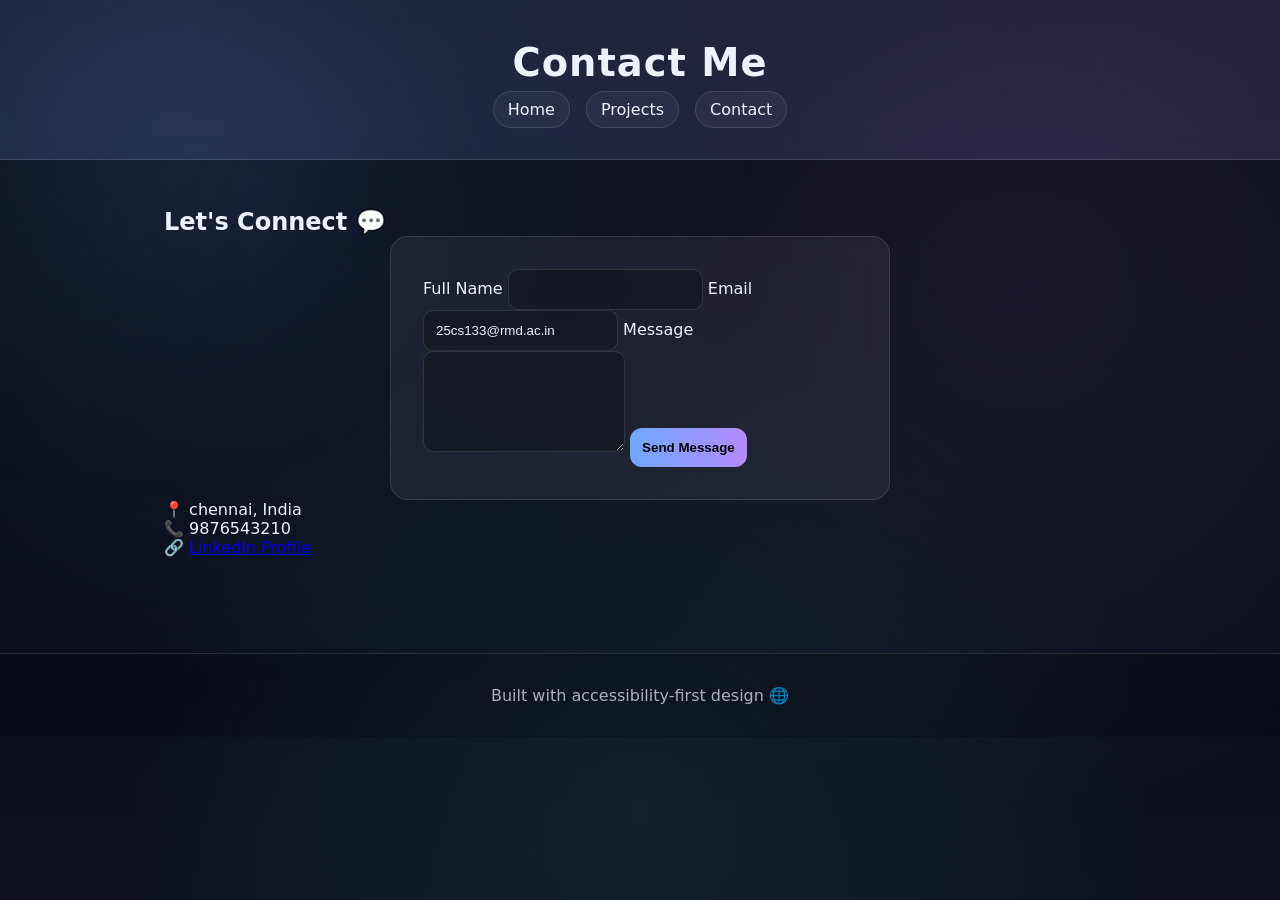
==== contact.html @ 2fc47677 "Add files via upload" ====
<!DOCTYPE html>
<html lang="en">
<head>
  <meta charset="UTF-8" />
  <meta name="viewport" content="width=device-width, initial-scale=1.0" />

  <title>Contact | Lavanya T.R</title>
  <meta name="description" content="Contact Lavanya T.R - Creative Web Developer." />

  <link rel="stylesheet" href="style.css" />
</head>

<body>

<a class="skip-link" href="#main">Skip to content</a>

<header class="site-header">
  <h1>Contact Me</h1>

  <nav aria-label="Main Navigation">
    <ul class="nav-links">
      <li><a href="index.html">Home</a></li>
      <li><a href="projects.html">Projects</a></li>
      <li><a href="contact.html" aria-current="page">Contact</a></li>
    </ul>
  </nav>
</header>

<main id="main">

  <section class="section">
    <h2>Let's Connect 💬</h2>

    <form class="contact-form" aria-label="Contact Form">

      <label for="name">Full Name</label>
      <input id="name" type="text" required />

      <label for="email">Email</label>
      <input id="email" type="email" value="25cs133@rmd.ac.in" required />

      <label for="message">Message</label>
      <textarea id="message" rows="5" required></textarea>

      <button type="submit">Send Message</button>
    </form>

    <aside class="contact-info" aria-label="Contact Information">
      <p>📍 chennai, India</p>
      <p>📞 9876543210</p>
      <p>
        🔗 <a href="https://www.linkedin.com/in/lavanya-tr-564750386/" target="_blank">
          LinkedIn Profile
        </a>
      </p>
    </aside>

  </section>

</main>

<footer class="site-footer">
  <p>Built with accessibility-first design 🌐</p>
</footer>

</body>
</html>
---- style.css ----
/* ==========================================
   REALISTIC PROFESSIONAL PORTFOLIO UI
   Lavanya T.R - Industry Level Design
   ========================================== */

:root {
  --bg1: #070a12;
  --bg2: #0c1022;

  --card: rgba(255, 255, 255, 0.06);
  --border: rgba(255, 255, 255, 0.12);

  --text: #eef2ff;
  --muted: rgba(238, 242, 255, 0.7);

  --primary: #6ea8ff;
  --secondary: #b58cff;
  --accent: #5ef0c1;
}

/* RESET */
* {
  margin: 0;
  padding: 0;
  box-sizing: border-box;
}

/* 🌌 REALISTIC BACKGROUND (SOFT DEPTH + LIGHT) */
body {
  font-family: "Segoe UI", system-ui, sans-serif;
  color: var(--text);
  min-height: 100vh;
  overflow-x: hidden;

  background:
    radial-gradient(circle at 20% 20%, rgba(110,168,255,0.10), transparent 40%),
    radial-gradient(circle at 80% 30%, rgba(181,140,255,0.10), transparent 45%),
    radial-gradient(circle at 50% 90%, rgba(94,240,193,0.08), transparent 50%),
    linear-gradient(180deg, var(--bg1), var(--bg2));
}

/* subtle grain texture */
body::before {
  content: "";
  position: fixed;
  inset: 0;
  background-image: url("https://www.transparenttextures.com/patterns/noise.png");
  opacity: 0.04;
  pointer-events: none;
}

/* soft floating light */
body::after {
  content: "";
  position: fixed;
  width: 500px;
  height: 500px;
  background: radial-gradient(circle, rgba(110,168,255,0.18), transparent 60%);
  filter: blur(120px);
  top: -120px;
  left: -120px;
  z-index: -1;
}

/* ACCESSIBILITY SKIP LINK */
.skip-link {
  position: absolute;
  top: -40px;
  left: 10px;
  background: var(--accent);
  color: #000;
  padding: 10px 14px;
  border-radius: 8px;
  font-weight: bold;
}

.skip-link:focus {
  top: 10px;
}

/* HEADER (CLEAN GRADIENT BAR) */
.site-header {
  text-align: center;
  padding: 2.5rem 1rem;

  background: linear-gradient(90deg, rgba(110,168,255,0.15), rgba(181,140,255,0.15));
  backdrop-filter: blur(12px);
  border-bottom: 1px solid var(--border);
}

.site-header h1 {
  font-size: 2.4rem;
  letter-spacing: 1px;
}

/* NAVIGATION (CLEAN PILLS) */
.nav-links {
  list-style: none;
  display: flex;
  justify-content: center;
  gap: 16px;
  margin-top: 15px;
  flex-wrap: wrap;
}

.nav-links a {
  text-decoration: none;
  color: var(--text);
  padding: 8px 14px;
  border-radius: 999px;

  background: rgba(255,255,255,0.04);
  border: 1px solid var(--border);

  transition: 0.25s ease;
}

.nav-links a:hover,
.nav-links a:focus {
  transform: translateY(-2px);
  border-color: var(--primary);
  background: rgba(110,168,255,0.08);
}

/* SECTIONS */
.section {
  max-width: 1000px;
  margin: auto;
  padding: 3rem 1.5rem;
}

/* HERO */
.hero {
  text-align: center;
  padding: 4rem 1rem;
}

.hero h2 {
  font-size: 2.2rem;
  font-weight: 700;
  color: var(--text);
}

.hero p {
  margin-top: 1rem;
  color: var(--muted);
  max-width: 600px;
  margin-left: auto;
  margin-right: auto;
}

/* HERO CARD */
.hero-card {
  margin-top: 2rem;
  display: inline-block;
  padding: 1rem 1.4rem;

  background: var(--card);
  border: 1px solid var(--border);
  border-radius: 14px;

  backdrop-filter: blur(14px);
}

/* PROJECT GRID */
.grid {
  display: grid;
  grid-template-columns: repeat(auto-fit, minmax(260px, 1fr));
  gap: 20px;
}

/* PROJECT CARD (REALISTIC SOFT CARD) */
.card {
  padding: 1.4rem;
  border-radius: 16px;

  background: var(--card);
  border: 1px solid var(--border);

  backdrop-filter: blur(12px);
  transition: 0.3s ease;

  position: relative;
}

/* subtle hover lift */
.card:hover {
  transform: translateY(-6px);
  box-shadow: 0 10px 30px rgba(0,0,0,0.35);
  border-color: rgba(110,168,255,0.4);
}

.card h3 {
  color: var(--primary);
  margin-bottom: 8px;
}

/* META TEXT */
.meta {
  font-size: 0.9rem;
  color: var(--muted);
  margin-top: 10px;
}

/* FORM */
.contact-form {
  max-width: 500px;
  margin: auto;
  padding: 2rem;

  background: var(--card);
  border: 1px solid var(--border);
  border-radius: 18px;

  backdrop-filter: blur(14px);
}

/* INPUTS */
input, textarea {
  padding: 12px;
  border-radius: 10px;
  border: 1px solid var(--border);

  background: rgba(0,0,0,0.25);
  color: var(--text);

  transition: 0.2s;
}

input:focus,
textarea:focus {
  outline: none;
  border-color: var(--primary);
  box-shadow: 0 0 10px rgba(110,168,255,0.3);
}

/* BUTTON */
button {
  padding: 12px;
  border: none;
  border-radius: 12px;

  background: linear-gradient(90deg, var(--primary), var(--secondary));
  color: #000;
  font-weight: bold;

  cursor: pointer;
  transition: 0.25s ease;
}

button:hover {
  transform: scale(1.03);
  box-shadow: 0 10px 25px rgba(110,168,255,0.25);
}

/* FOOTER */
.site-footer {
  text-align: center;
  padding: 2rem;
  margin-top: 3rem;

  color: var(--muted);
  border-top: 1px solid var(--border);
  background: rgba(0,0,0,0.2);
}

/* RESPONSIVE */
@media (max-width: 768px) {
  .hero h2 {
    font-size: 1.7rem;
  }
}
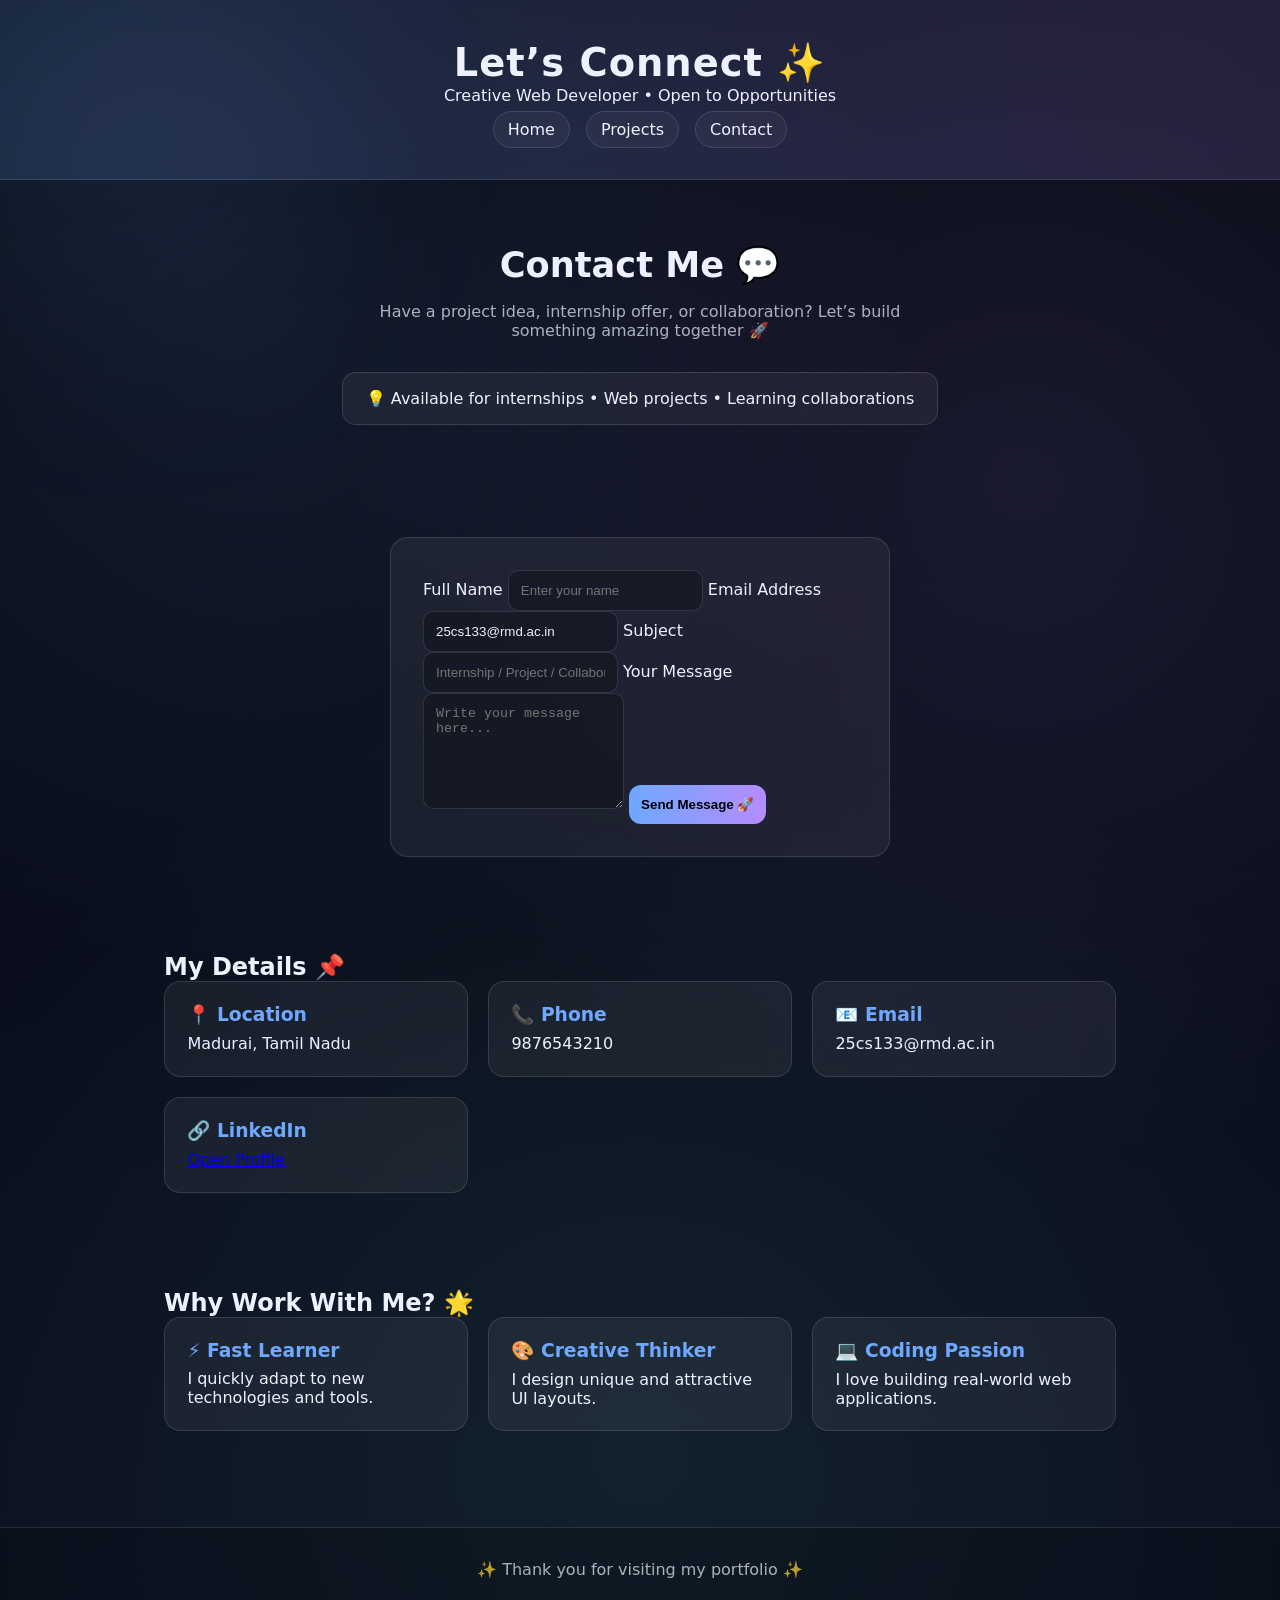
==== commit f0853b31: "Update contact.html" ====
--- a/contact.html
+++ b/contact.html
@@ -1,67 +1,127 @@
 <!DOCTYPE html>
 <html lang="en">
 <head>
-  <meta charset="UTF-8" />
-  <meta name="viewport" content="width=device-width, initial-scale=1.0" />
-
+  <meta charset="UTF-8">
+  <meta name="viewport" content="width=device-width, initial-scale=1.0">
   <title>Contact | Lavanya T.R</title>
-  <meta name="description" content="Contact Lavanya T.R - Creative Web Developer." />
-
-  <link rel="stylesheet" href="style.css" />
+  <link rel="stylesheet" href="style.css">
 </head>
 
 <body>
 
-<a class="skip-link" href="#main">Skip to content</a>
+<header class="site-header">
+  <h1>Let’s Connect ✨</h1>
+  <p>Creative Web Developer • Open to Opportunities</p>
 
-<header class="site-header">
-  <h1>Contact Me</h1>
-
-  <nav aria-label="Main Navigation">
+  <nav>
     <ul class="nav-links">
       <li><a href="index.html">Home</a></li>
       <li><a href="projects.html">Projects</a></li>
-      <li><a href="contact.html" aria-current="page">Contact</a></li>
+      <li><a href="contact.html">Contact</a></li>
     </ul>
   </nav>
 </header>
 
-<main id="main">
+<main>
 
-  <section class="section">
-    <h2>Let's Connect 💬</h2>
+<!-- 🌈 HERO CONTACT INTRO -->
+<section class="hero">
+  <h2>Contact Me 💬</h2>
+  <p>
+    Have a project idea, internship offer, or collaboration?
+    Let’s build something amazing together 🚀
+  </p>
 
-    <form class="contact-form" aria-label="Contact Form">
+  <div class="hero-card">
+    💡 Available for internships • Web projects • Learning collaborations
+  </div>
+</section>
 
-      <label for="name">Full Name</label>
-      <input id="name" type="text" required />
+<!-- 📩 FORM SECTION -->
+<section class="section">
 
-      <label for="email">Email</label>
-      <input id="email" type="email" value="25cs133@rmd.ac.in" required />
+  <form class="contact-form">
 
-      <label for="message">Message</label>
-      <textarea id="message" rows="5" required></textarea>
+    <label>Full Name</label>
+    <input type="text" placeholder="Enter your name" required>
 
-      <button type="submit">Send Message</button>
-    </form>
+    <label>Email Address</label>
+    <input type="email" value="25cs133@rmd.ac.in" required>
 
-    <aside class="contact-info" aria-label="Contact Information">
-      <p>📍 chennai, India</p>
-      <p>📞 9876543210</p>
+    <label>Subject</label>
+    <input type="text" placeholder="Internship / Project / Collaboration">
+
+    <label>Your Message</label>
+    <textarea rows="6" placeholder="Write your message here..."></textarea>
+
+    <button type="submit">Send Message 🚀</button>
+
+  </form>
+
+</section>
+
+<!-- 🌟 CONTACT CARDS -->
+<section class="section">
+  <h2>My Details 📌</h2>
+
+  <div class="grid">
+
+    <div class="card">
+      <h3>📍 Location</h3>
+      <p>Madurai, Tamil Nadu</p>
+    </div>
+
+    <div class="card">
+      <h3>📞 Phone</h3>
+      <p>9876543210</p>
+    </div>
+
+    <div class="card">
+      <h3>📧 Email</h3>
+      <p>25cs133@rmd.ac.in</p>
+    </div>
+
+    <div class="card">
+      <h3>🔗 LinkedIn</h3>
       <p>
-        🔗 <a href="https://www.linkedin.com/in/lavanya-tr-564750386/" target="_blank">
-          LinkedIn Profile
+        <a href="https://www.linkedin.com/in/lavanya-tr-564750386/" target="_blank">
+          Open Profile
         </a>
       </p>
-    </aside>
+    </div>
 
-  </section>
+  </div>
+</section>
+
+<!-- 💥 EXTRA WOW SECTION -->
+<section class="section">
+  <h2>Why Work With Me? 🌟</h2>
+
+  <div class="grid">
+
+    <div class="card">
+      <h3>⚡ Fast Learner</h3>
+      <p>I quickly adapt to new technologies and tools.</p>
+    </div>
+
+    <div class="card">
+      <h3>🎨 Creative Thinker</h3>
+      <p>I design unique and attractive UI layouts.</p>
+    </div>
+
+    <div class="card">
+      <h3>💻 Coding Passion</h3>
+      <p>I love building real-world web applications.</p>
+    </div>
+
+  </div>
+</section>
 
 </main>
 
 <footer class="site-footer">
-  <p>Built with accessibility-first design 🌐</p>
+  <p>✨ Thank you for visiting my portfolio ✨</p>
 </footer>
 
 </body>
-</html>+</html>
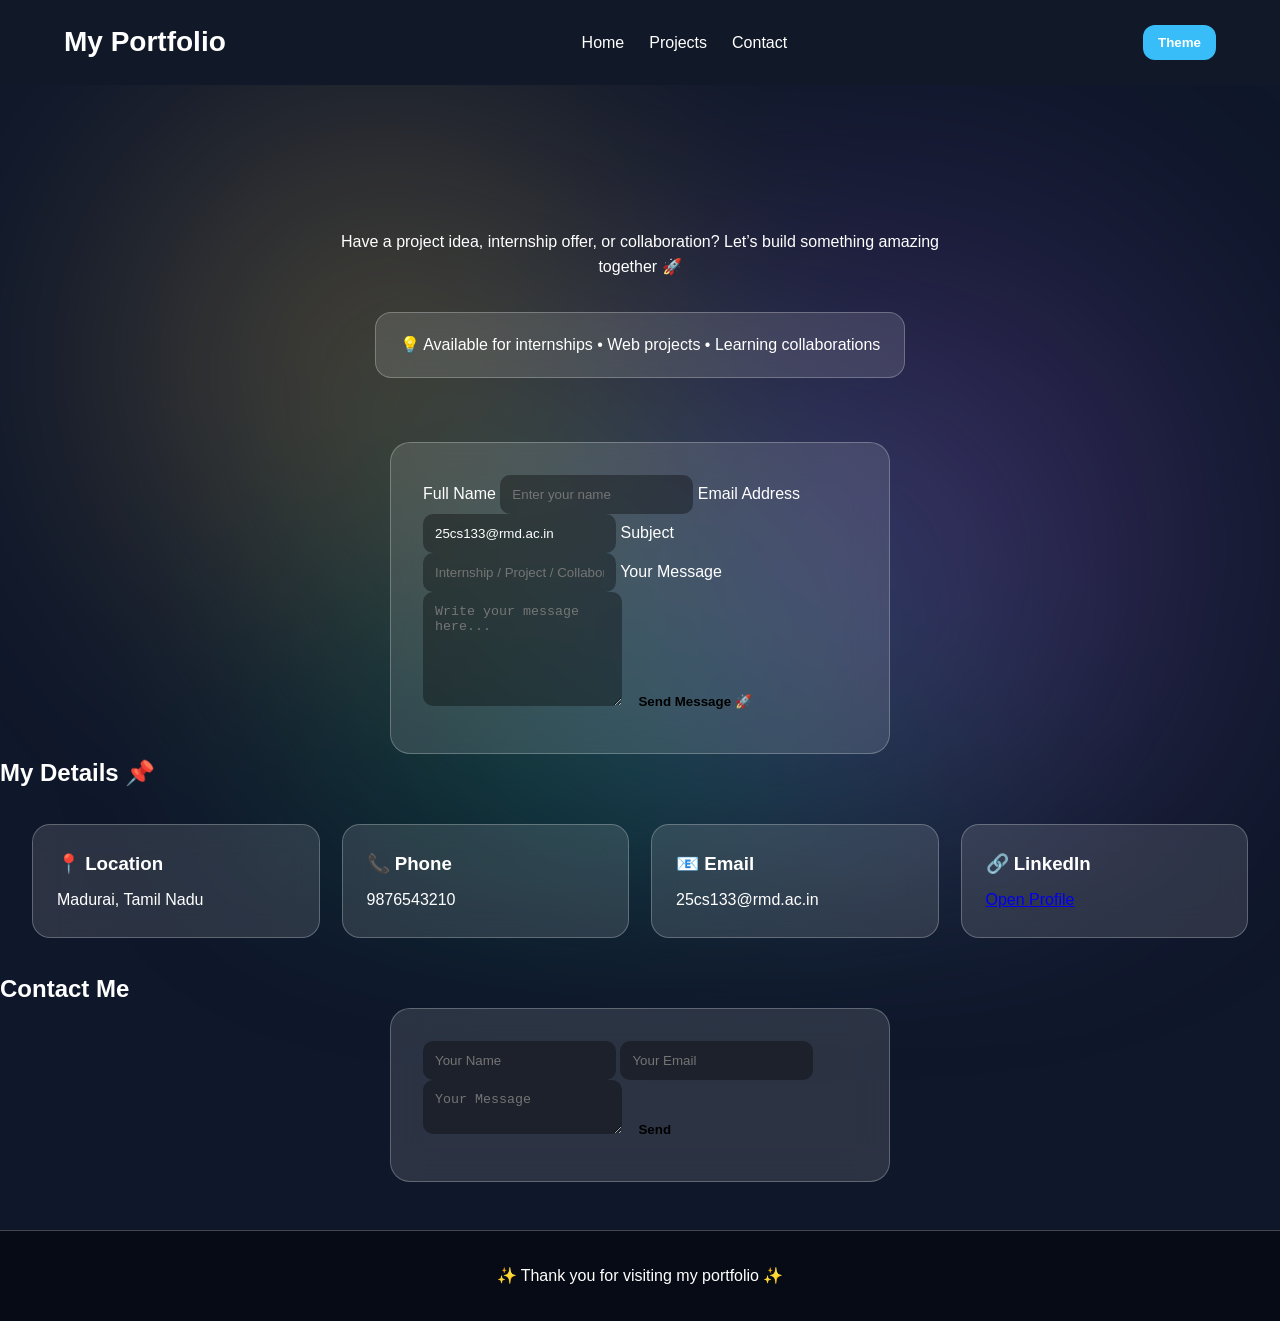
==== commit 5eda35c3: "Updated portfolio design" ====
--- a/contact.html
+++ b/contact.html
@@ -8,18 +8,26 @@
 </head>
 
 <body>
+<header>
+    <div class="container navbar">
 
-<header class="site-header">
-  <h1>Let’s Connect ✨</h1>
-  <p>Creative Web Developer • Open to Opportunities</p>
+        <div class="logo">My Portfolio</div>
 
-  <nav>
-    <ul class="nav-links">
-      <li><a href="index.html">Home</a></li>
-      <li><a href="projects.html">Projects</a></li>
-      <li><a href="contact.html">Contact</a></li>
-    </ul>
-  </nav>
+        <nav>
+            <ul>
+                <li><a href="index.html">Home</a></li>
+
+                <li><a href="projects.html">Projects</a></li>
+
+                <li><a href="contact.html">Contact</a></li>
+            </ul>
+        </nav>
+
+        <button class="theme-toggle">
+            Theme
+        </button>
+
+    </div>
 </header>
 
 <main>
@@ -94,27 +102,22 @@
 </section>
 
 <!-- 💥 EXTRA WOW SECTION -->
-<section class="section">
-  <h2>Why Work With Me? 🌟</h2>
+<section class="contact">
 
-  <div class="grid">
+    <h1>Contact Me</h1>
 
-    <div class="card">
-      <h3>⚡ Fast Learner</h3>
-      <p>I quickly adapt to new technologies and tools.</p>
-    </div>
+    <form class="contact-form">
 
-    <div class="card">
-      <h3>🎨 Creative Thinker</h3>
-      <p>I design unique and attractive UI layouts.</p>
-    </div>
+        <input type="text" placeholder="Your Name">
 
-    <div class="card">
-      <h3>💻 Coding Passion</h3>
-      <p>I love building real-world web applications.</p>
-    </div>
+        <input type="email" placeholder="Your Email">
 
-  </div>
+        <textarea placeholder="Your Message"></textarea>
+
+        <button type="submit">Send</button>
+
+    </form>
+
 </section>
 
 </main>
--- a/style.css
+++ b/style.css
@@ -1,132 +1,182 @@
 /* ==========================================
-   REALISTIC PROFESSIONAL PORTFOLIO UI
-   Lavanya T.R - Industry Level Design
+   ULTRA COLORFUL PROFESSIONAL PORTFOLIO
+   Lavanya T.R - Premium Creative UI
    ========================================== */
 
+/* =========================
+   ROOT VARIABLES
+========================= */
+
 :root {
-  --bg1: #070a12;
-  --bg2: #0c1022;
-
-  --card: rgba(255, 255, 255, 0.06);
-  --border: rgba(255, 255, 255, 0.12);
-
-  --text: #eef2ff;
-  --muted: rgba(238, 242, 255, 0.7);
-
-  --primary: #6ea8ff;
-  --secondary: #b58cff;
-  --accent: #5ef0c1;
+    --bg-color: #0f172a;
+    --card-color: #1e293b;
+    --text-color: #ffffff;
+    --accent-color: #38bdf8;
+    --secondary-text: #cbd5e1;
+    --transition: 0.4s ease;
+}
+
+.light-mode {
+    --bg-color: #ffffff;
+    --card-color: #f1f5f9;
+    --text-color: #0f172a;
+    --accent-color: #2563eb;
+    --secondary-text: #475569;
 }
 
 /* RESET */
+
 * {
-  margin: 0;
-  padding: 0;
-  box-sizing: border-box;
-}
-
-/* 🌌 REALISTIC BACKGROUND (SOFT DEPTH + LIGHT) */
+    margin: 0;
+    padding: 0;
+    box-sizing: border-box;
+}
+/* 🌈 VERY COLORFUL ANIMATED BACKGROUND */
 body {
-  font-family: "Segoe UI", system-ui, sans-serif;
-  color: var(--text);
-  min-height: 100vh;
-  overflow-x: hidden;
+    font-family: Arial, sans-serif;
+    background: var(--bg-color);
+    color: var(--text-color);
+    transition: var(--transition);
+    line-height: 1.6;
+
 
   background:
-    radial-gradient(circle at 20% 20%, rgba(110,168,255,0.10), transparent 40%),
-    radial-gradient(circle at 80% 30%, rgba(181,140,255,0.10), transparent 45%),
-    radial-gradient(circle at 50% 90%, rgba(94,240,193,0.08), transparent 50%),
-    linear-gradient(180deg, var(--bg1), var(--bg2));
-}
-
-/* subtle grain texture */
+    radial-gradient(circle at 10% 20%, rgba(255, 43, 214, 0.45), transparent 40%),
+    radial-gradient(circle at 90% 10%, rgba(76, 201, 240, 0.45), transparent 45%),
+    radial-gradient(circle at 20% 90%, rgba(0, 245, 160, 0.35), transparent 50%),
+    radial-gradient(circle at 80% 80%, rgba(255, 122, 0, 0.30), transparent 55%),
+    linear-gradient(180deg, var(--dark1), var(--dark2));
+}
+
+/* 🌟 MOVING LIGHT EFFECT */
 body::before {
   content: "";
   position: fixed;
   inset: 0;
-  background-image: url("https://www.transparenttextures.com/patterns/noise.png");
-  opacity: 0.04;
-  pointer-events: none;
-}
-
-/* soft floating light */
-body::after {
-  content: "";
-  position: fixed;
-  width: 500px;
-  height: 500px;
-  background: radial-gradient(circle, rgba(110,168,255,0.18), transparent 60%);
-  filter: blur(120px);
-  top: -120px;
-  left: -120px;
+  background:
+    radial-gradient(circle at 30% 40%, rgba(255, 209, 102, 0.25), transparent 40%),
+    radial-gradient(circle at 70% 60%, rgba(155, 93, 229, 0.30), transparent 45%),
+    radial-gradient(circle at 50% 80%, rgba(0, 245, 160, 0.20), transparent 50%);
+  filter: blur(90px);
+  animation: glowMove 10s infinite alternate ease-in-out;
   z-index: -1;
 }
 
-/* ACCESSIBILITY SKIP LINK */
-.skip-link {
-  position: absolute;
-  top: -40px;
-  left: 10px;
-  background: var(--accent);
-  color: #000;
-  padding: 10px 14px;
-  border-radius: 8px;
-  font-weight: bold;
-}
-
-.skip-link:focus {
-  top: 10px;
-}
-
-/* HEADER (CLEAN GRADIENT BAR) */
-.site-header {
-  text-align: center;
-  padding: 2.5rem 1rem;
-
-  background: linear-gradient(90deg, rgba(110,168,255,0.15), rgba(181,140,255,0.15));
-  backdrop-filter: blur(12px);
-  border-bottom: 1px solid var(--border);
-}
-
-.site-header h1 {
-  font-size: 2.4rem;
-  letter-spacing: 1px;
-}
-
-/* NAVIGATION (CLEAN PILLS) */
+@keyframes glowMove {
+  0% { transform: translate(0,0) scale(1); }
+  100% { transform: translate(60px,-40px) scale(1.2); }
+}
+
+/* HEADER */
+body {
+    background: var(--bg-color);
+    color: var(--text-color);
+    font-family: Arial, sans-serif;
+}
+
+header {
+    background: #111827;
+
+    padding: 20px 0;
+}
+
+.container {
+    width: 90%;
+    margin: auto;
+}
+
+.navbar {
+    display: flex;
+
+    justify-content: space-between;
+
+    align-items: center;
+}
+
+.logo {
+    font-size: 28px;
+    font-weight: bold;
+}
+
+nav ul {
+    display: flex;
+
+    list-style: none;
+
+    gap: 20px;
+}
+
+nav a {
+    color: white;
+
+    text-decoration: none;
+}
+
+.theme-toggle {
+    padding: 10px 15px;
+
+    border: none;
+
+    background: var(--accent-color);
+
+    color: white;
+
+    cursor: pointer;
+}
+.container {
+    width: 90%;
+    max-width: 1200px;
+    margin: auto;
+}
+
+.navbar {
+    display: flex;
+    justify-content: space-between;
+    align-items: center;
+}
+
+nav ul {
+    display: flex;
+    list-style: none;
+    gap: 25px;
+}
+
+nav a {
+    color: white;
+    text-decoration: none;
+    transition: 0.3s;
+}
+
+nav a:hover {
+    color: var(--accent-color);
+}
+
+/* NAV */
 .nav-links {
   list-style: none;
   display: flex;
   justify-content: center;
-  gap: 16px;
+  gap: 18px;
   margin-top: 15px;
   flex-wrap: wrap;
 }
 
 .nav-links a {
   text-decoration: none;
-  color: var(--text);
-  padding: 8px 14px;
+  color: white;
+  padding: 8px 16px;
   border-radius: 999px;
 
-  background: rgba(255,255,255,0.04);
-  border: 1px solid var(--border);
-
-  transition: 0.25s ease;
-}
-
-.nav-links a:hover,
-.nav-links a:focus {
-  transform: translateY(-2px);
-  border-color: var(--primary);
-  background: rgba(110,168,255,0.08);
-}
-
-/* SECTIONS */
-.section {
-  max-width: 1000px;
-  margin: auto;
-  padding: 3rem 1.5rem;
+  background: rgba(255,255,255,0.12);
+  border: 1px solid rgba(255,255,255,0.25);
+
+  transition: 0.3s;
+}
+
+.nav-links a:hover {
+  transform: translateY(-4px) scale(1.05);
+  background: linear-gradient(90deg, var(--pink), var(--blue), var(--yellow));
+  box-shadow: 0 10px 30px rgba(0,0,0,0.4);
 }
 
 /* HERO */
@@ -136,70 +186,83 @@
 }
 
 .hero h2 {
-  font-size: 2.2rem;
-  font-weight: 700;
-  color: var(--text);
+  font-size: 2.5rem;
+  background: linear-gradient(90deg, var(--pink), var(--yellow), var(--blue), var(--green));
+  -webkit-background-clip: text;
+  -webkit-text-fill-color: transparent;
 }
 
 .hero p {
   margin-top: 1rem;
   color: var(--muted);
-  max-width: 600px;
+  max-width: 650px;
   margin-left: auto;
   margin-right: auto;
 }
 
-/* HERO CARD */
+/* GLASS CARD */
 .hero-card {
   margin-top: 2rem;
   display: inline-block;
-  padding: 1rem 1.4rem;
-
-  background: var(--card);
-  border: 1px solid var(--border);
-  border-radius: 14px;
-
-  backdrop-filter: blur(14px);
-}
-
-/* PROJECT GRID */
+  padding: 1.2rem 1.5rem;
+
+  background: rgba(255,255,255,0.12);
+  border: 1px solid rgba(255,255,255,0.25);
+  border-radius: 16px;
+
+  backdrop-filter: blur(18px);
+}
+
+/* GRID */
 .grid {
   display: grid;
   grid-template-columns: repeat(auto-fit, minmax(260px, 1fr));
-  gap: 20px;
-}
-
-/* PROJECT CARD (REALISTIC SOFT CARD) */
+  gap: 22px;
+  padding: 2rem;
+}
+
+/* CARDS */
 .card {
-  padding: 1.4rem;
-  border-radius: 16px;
-
-  background: var(--card);
-  border: 1px solid var(--border);
-
-  backdrop-filter: blur(12px);
-  transition: 0.3s ease;
-
+  padding: 1.5rem;
+  border-radius: 18px;
+
+  background: rgba(255,255,255,0.12);
+  border: 1px solid rgba(255,255,255,0.25);
+
+  backdrop-filter: blur(16px);
+  transition: 0.4s;
   position: relative;
-}
-
-/* subtle hover lift */
+  overflow: hidden;
+}
+
+/* colorful glow overlay */
+.card::before {
+  content: "";
+  position: absolute;
+  inset: 0;
+  background: linear-gradient(120deg,
+    var(--pink),
+    var(--blue),
+    var(--green),
+    var(--yellow),
+    var(--orange));
+  opacity: 0;
+  transition: 0.4s;
+}
+
+.card:hover::before {
+  opacity: 0.25;
+}
+
 .card:hover {
-  transform: translateY(-6px);
-  box-shadow: 0 10px 30px rgba(0,0,0,0.35);
-  border-color: rgba(110,168,255,0.4);
-}
-
+  transform: translateY(-10px) scale(1.03);
+  box-shadow: 0 25px 60px rgba(0,0,0,0.6);
+}
+
+/* TITLES */
 .card h3 {
-  color: var(--primary);
+  color: var(--yellow);
   margin-bottom: 8px;
-}
-
-/* META TEXT */
-.meta {
-  font-size: 0.9rem;
-  color: var(--muted);
-  margin-top: 10px;
 }
 
 /* FORM */
@@ -208,30 +271,26 @@
   margin: auto;
   padding: 2rem;
 
-  background: var(--card);
-  border: 1px solid var(--border);
-  border-radius: 18px;
-
-  backdrop-filter: blur(14px);
+  background: rgba(255,255,255,0.12);
+  border-radius: 20px;
+  border: 1px solid rgba(255,255,255,0.25);
+
+  backdrop-filter: blur(18px);
 }
 
 /* INPUTS */
 input, textarea {
   padding: 12px;
   border-radius: 10px;
-  border: 1px solid var(--border);
-
-  background: rgba(0,0,0,0.25);
-  color: var(--text);
-
-  transition: 0.2s;
-}
-
-input:focus,
-textarea:focus {
+  border: none;
+
+  background: rgba(0,0,0,0.35);
+  color: white;
+}
+
+input:focus, textarea:focus {
   outline: none;
-  border-color: var(--primary);
-  box-shadow: 0 0 10px rgba(110,168,255,0.3);
+  box-shadow: 0 0 15px var(--blue);
 }
 
 /* BUTTON */
@@ -240,17 +299,18 @@
   border: none;
   border-radius: 12px;
 
-  background: linear-gradient(90deg, var(--primary), var(--secondary));
-  color: #000;
   font-weight: bold;
-
   cursor: pointer;
-  transition: 0.25s ease;
+
+  background: linear-gradient(90deg, var(--pink), var(--yellow), var(--blue), var(--green));
+  color: black;
+
+  transition: 0.3s;
 }
 
 button:hover {
-  transform: scale(1.03);
-  box-shadow: 0 10px 25px rgba(110,168,255,0.25);
+  transform: scale(1.08);
+  box-shadow: 0 0 30px rgba(255,255,255,0.3);
 }
 
 /* FOOTER */
@@ -259,14 +319,42 @@
   padding: 2rem;
   margin-top: 3rem;
 
+  background: rgba(0,0,0,0.5);
+  border-top: 1px solid rgba(255,255,255,0.25);
   color: var(--muted);
-  border-top: 1px solid var(--border);
-  background: rgba(0,0,0,0.2);
-}
-
-/* RESPONSIVE */
+}
+.projects-grid {
+    display: grid;
+
+    grid-template-columns:
+    repeat(auto-fit, minmax(300px, 1fr));
+
+    gap: 30px;
+
+    margin-top: 40px;
+}
+
+.project-card {
+    background: var(--card-color);
+    padding: 30px;
+    border-radius: 16px;
+    transition: 0.4s;
+}
+
+.project-card:hover {
+    transform: translateY(-10px);
+}
 @media (max-width: 768px) {
-  .hero h2 {
-    font-size: 1.7rem;
-  }
+
+    .navbar {
+        flex-direction: column;
+
+        gap: 20px;
+    }
+
+    nav ul {
+        flex-direction: column;
+
+        align-items: center;
+    }
 }
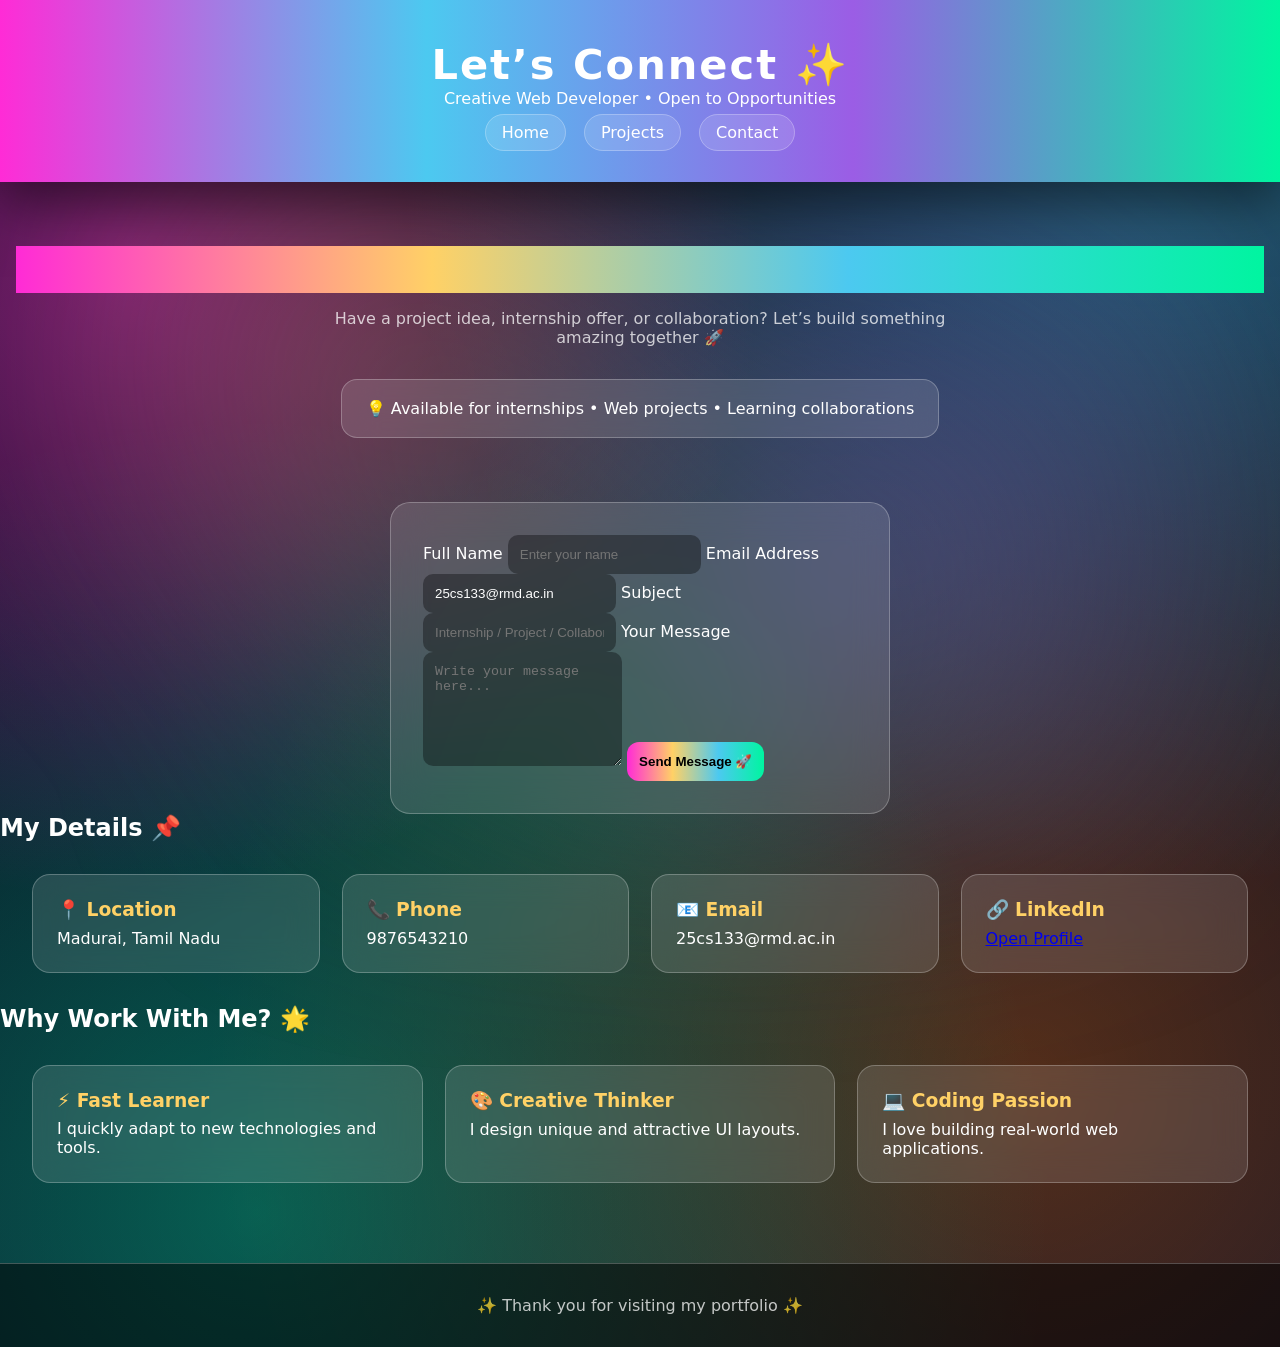
==== commit 7571d394: "Updated old portfolio" ====
--- a/contact.html
+++ b/contact.html
@@ -8,26 +8,18 @@
 </head>
 
 <body>
-<header>
-    <div class="container navbar">
 
-        <div class="logo">My Portfolio</div>
+<header class="site-header">
+  <h1>Let’s Connect ✨</h1>
+  <p>Creative Web Developer • Open to Opportunities</p>
 
-        <nav>
-            <ul>
-                <li><a href="index.html">Home</a></li>
-
-                <li><a href="projects.html">Projects</a></li>
-
-                <li><a href="contact.html">Contact</a></li>
-            </ul>
-        </nav>
-
-        <button class="theme-toggle">
-            Theme
-        </button>
-
-    </div>
+  <nav>
+    <ul class="nav-links">
+      <li><a href="index.html">Home</a></li>
+      <li><a href="projects.html">Projects</a></li>
+      <li><a href="contact.html">Contact</a></li>
+    </ul>
+  </nav>
 </header>
 
 <main>
@@ -102,22 +94,27 @@
 </section>
 
 <!-- 💥 EXTRA WOW SECTION -->
-<section class="contact">
+<section class="section">
+  <h2>Why Work With Me? 🌟</h2>
 
-    <h1>Contact Me</h1>
+  <div class="grid">
 
-    <form class="contact-form">
+    <div class="card">
+      <h3>⚡ Fast Learner</h3>
+      <p>I quickly adapt to new technologies and tools.</p>
+    </div>
 
-        <input type="text" placeholder="Your Name">
+    <div class="card">
+      <h3>🎨 Creative Thinker</h3>
+      <p>I design unique and attractive UI layouts.</p>
+    </div>
 
-        <input type="email" placeholder="Your Email">
+    <div class="card">
+      <h3>💻 Coding Passion</h3>
+      <p>I love building real-world web applications.</p>
+    </div>
 
-        <textarea placeholder="Your Message"></textarea>
-
-        <button type="submit">Send</button>
-
-    </form>
-
+  </div>
 </section>
 
 </main>
--- a/style.css
+++ b/style.css
@@ -3,42 +3,34 @@
    Lavanya T.R - Premium Creative UI
    ========================================== */
 
-/* =========================
-   ROOT VARIABLES
-========================= */
-
 :root {
-    --bg-color: #0f172a;
-    --card-color: #1e293b;
-    --text-color: #ffffff;
-    --accent-color: #38bdf8;
-    --secondary-text: #cbd5e1;
-    --transition: 0.4s ease;
-}
-
-.light-mode {
-    --bg-color: #ffffff;
-    --card-color: #f1f5f9;
-    --text-color: #0f172a;
-    --accent-color: #2563eb;
-    --secondary-text: #475569;
+  --dark1: #050816;
+  --dark2: #0b0f2a;
+
+  --pink: #ff2bd6;
+  --blue: #4cc9f0;
+  --purple: #9b5de5;
+  --green: #00f5a0;
+  --yellow: #ffd166;
+  --orange: #ff7a00;
+
+  --text: #ffffff;
+  --muted: rgba(255,255,255,0.75);
 }
 
 /* RESET */
-
 * {
-    margin: 0;
-    padding: 0;
-    box-sizing: border-box;
-}
+  margin: 0;
+  padding: 0;
+  box-sizing: border-box;
+}
+
 /* 🌈 VERY COLORFUL ANIMATED BACKGROUND */
 body {
-    font-family: Arial, sans-serif;
-    background: var(--bg-color);
-    color: var(--text-color);
-    transition: var(--transition);
-    line-height: 1.6;
-
+  font-family: "Segoe UI", system-ui, sans-serif;
+  color: var(--text);
+  min-height: 100vh;
+  overflow-x: hidden;
 
   background:
     radial-gradient(circle at 10% 20%, rgba(255, 43, 214, 0.45), transparent 40%),
@@ -68,87 +60,22 @@
 }
 
 /* HEADER */
-body {
-    background: var(--bg-color);
-    color: var(--text-color);
-    font-family: Arial, sans-serif;
-}
-
-header {
-    background: #111827;
-
-    padding: 20px 0;
-}
-
-.container {
-    width: 90%;
-    margin: auto;
-}
-
-.navbar {
-    display: flex;
-
-    justify-content: space-between;
-
-    align-items: center;
-}
-
-.logo {
-    font-size: 28px;
-    font-weight: bold;
-}
-
-nav ul {
-    display: flex;
-
-    list-style: none;
-
-    gap: 20px;
-}
-
-nav a {
-    color: white;
-
-    text-decoration: none;
-}
-
-.theme-toggle {
-    padding: 10px 15px;
-
-    border: none;
-
-    background: var(--accent-color);
-
-    color: white;
-
-    cursor: pointer;
-}
-.container {
-    width: 90%;
-    max-width: 1200px;
-    margin: auto;
-}
-
-.navbar {
-    display: flex;
-    justify-content: space-between;
-    align-items: center;
-}
-
-nav ul {
-    display: flex;
-    list-style: none;
-    gap: 25px;
-}
-
-nav a {
-    color: white;
-    text-decoration: none;
-    transition: 0.3s;
-}
-
-nav a:hover {
-    color: var(--accent-color);
+.site-header {
+  text-align: center;
+  padding: 2.5rem 1rem;
+
+  background: linear-gradient(90deg,
+    var(--pink),
+    var(--blue),
+    var(--purple),
+    var(--green));
+
+  box-shadow: 0 20px 50px rgba(0,0,0,0.5);
+}
+
+.site-header h1 {
+  font-size: 2.6rem;
+  letter-spacing: 2px;
 }
 
 /* NAV */
@@ -188,8 +115,7 @@
 .hero h2 {
   font-size: 2.5rem;
   background: linear-gradient(90deg, var(--pink), var(--yellow), var(--blue), var(--green));
-  -webkit-background-clip: text;
-  -webkit-text-fill-color: transparent;
+    -webkit-text-fill-color: transparent;
 }
 
 .hero p {
@@ -322,39 +248,4 @@
   background: rgba(0,0,0,0.5);
   border-top: 1px solid rgba(255,255,255,0.25);
   color: var(--muted);
-}
-.projects-grid {
-    display: grid;
-
-    grid-template-columns:
-    repeat(auto-fit, minmax(300px, 1fr));
-
-    gap: 30px;
-
-    margin-top: 40px;
-}
-
-.project-card {
-    background: var(--card-color);
-    padding: 30px;
-    border-radius: 16px;
-    transition: 0.4s;
-}
-
-.project-card:hover {
-    transform: translateY(-10px);
-}
-@media (max-width: 768px) {
-
-    .navbar {
-        flex-direction: column;
-
-        gap: 20px;
-    }
-
-    nav ul {
-        flex-direction: column;
-
-        align-items: center;
-    }
 }
